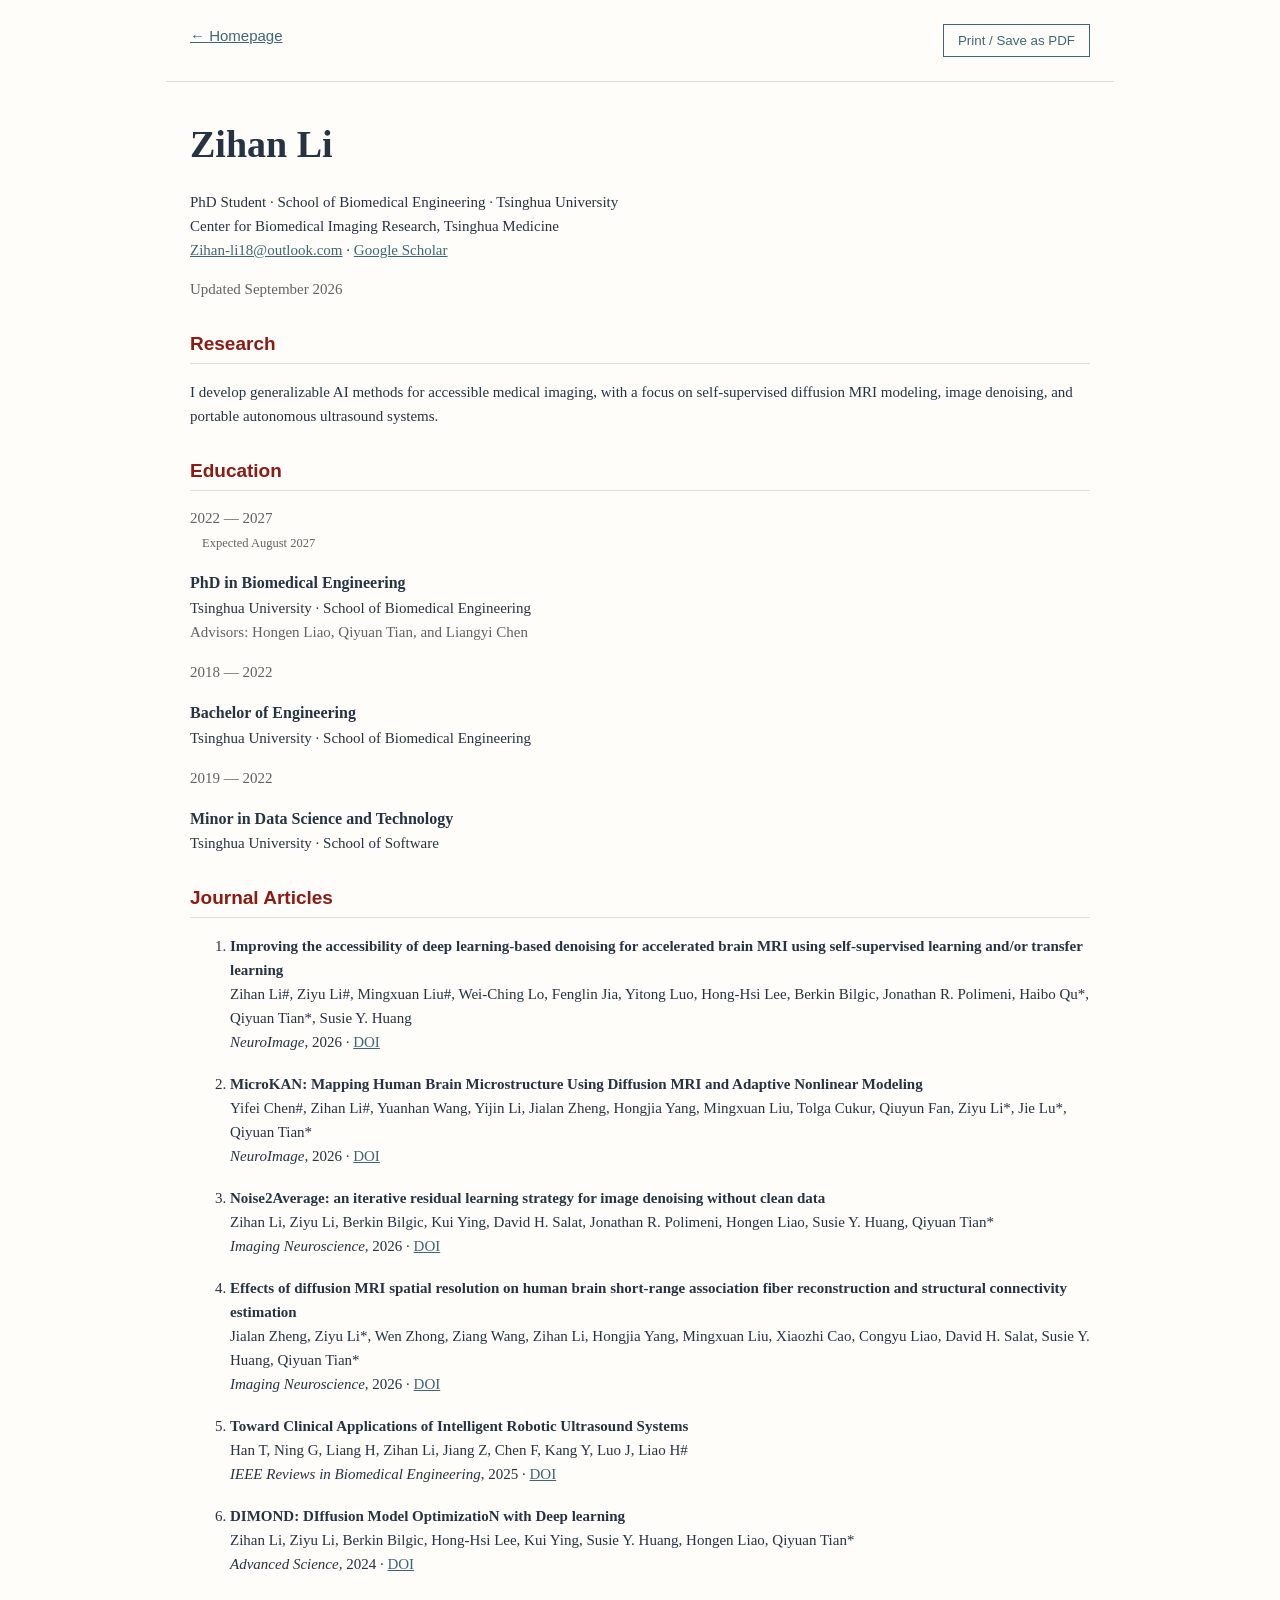
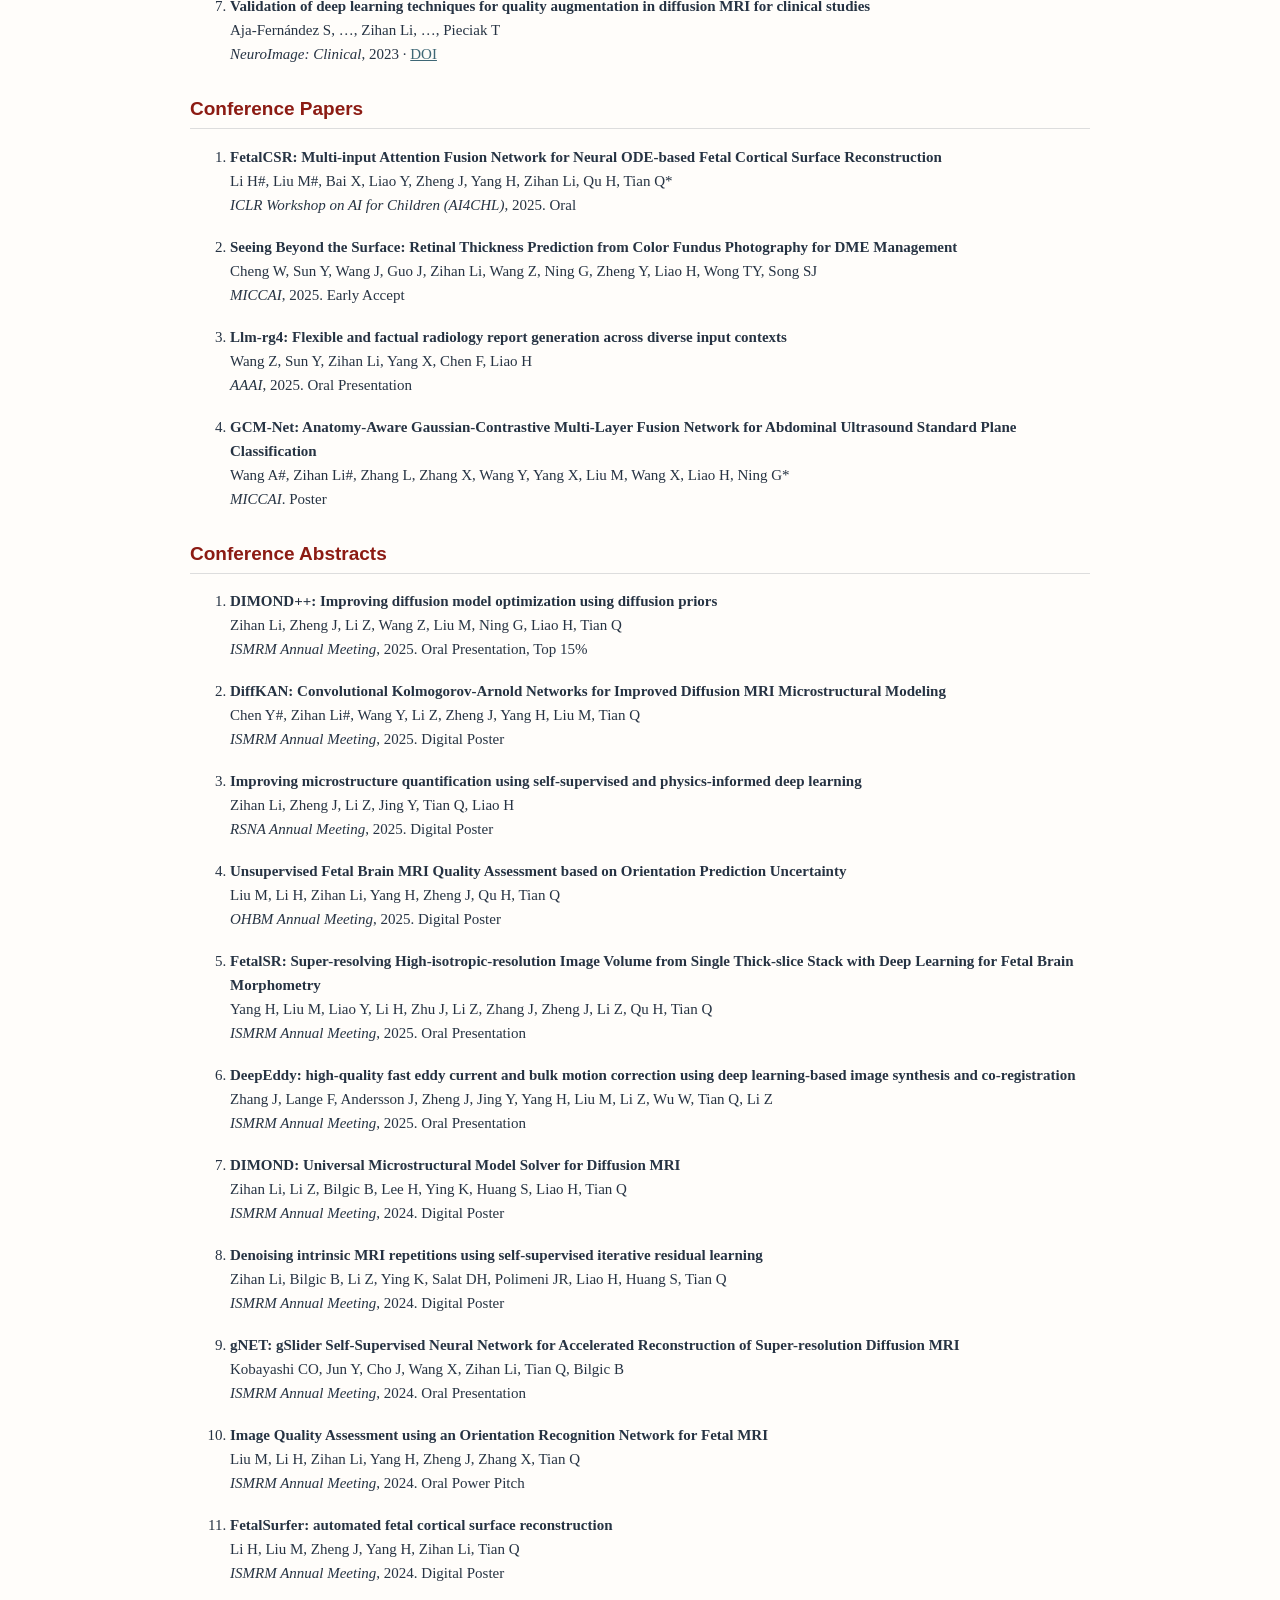
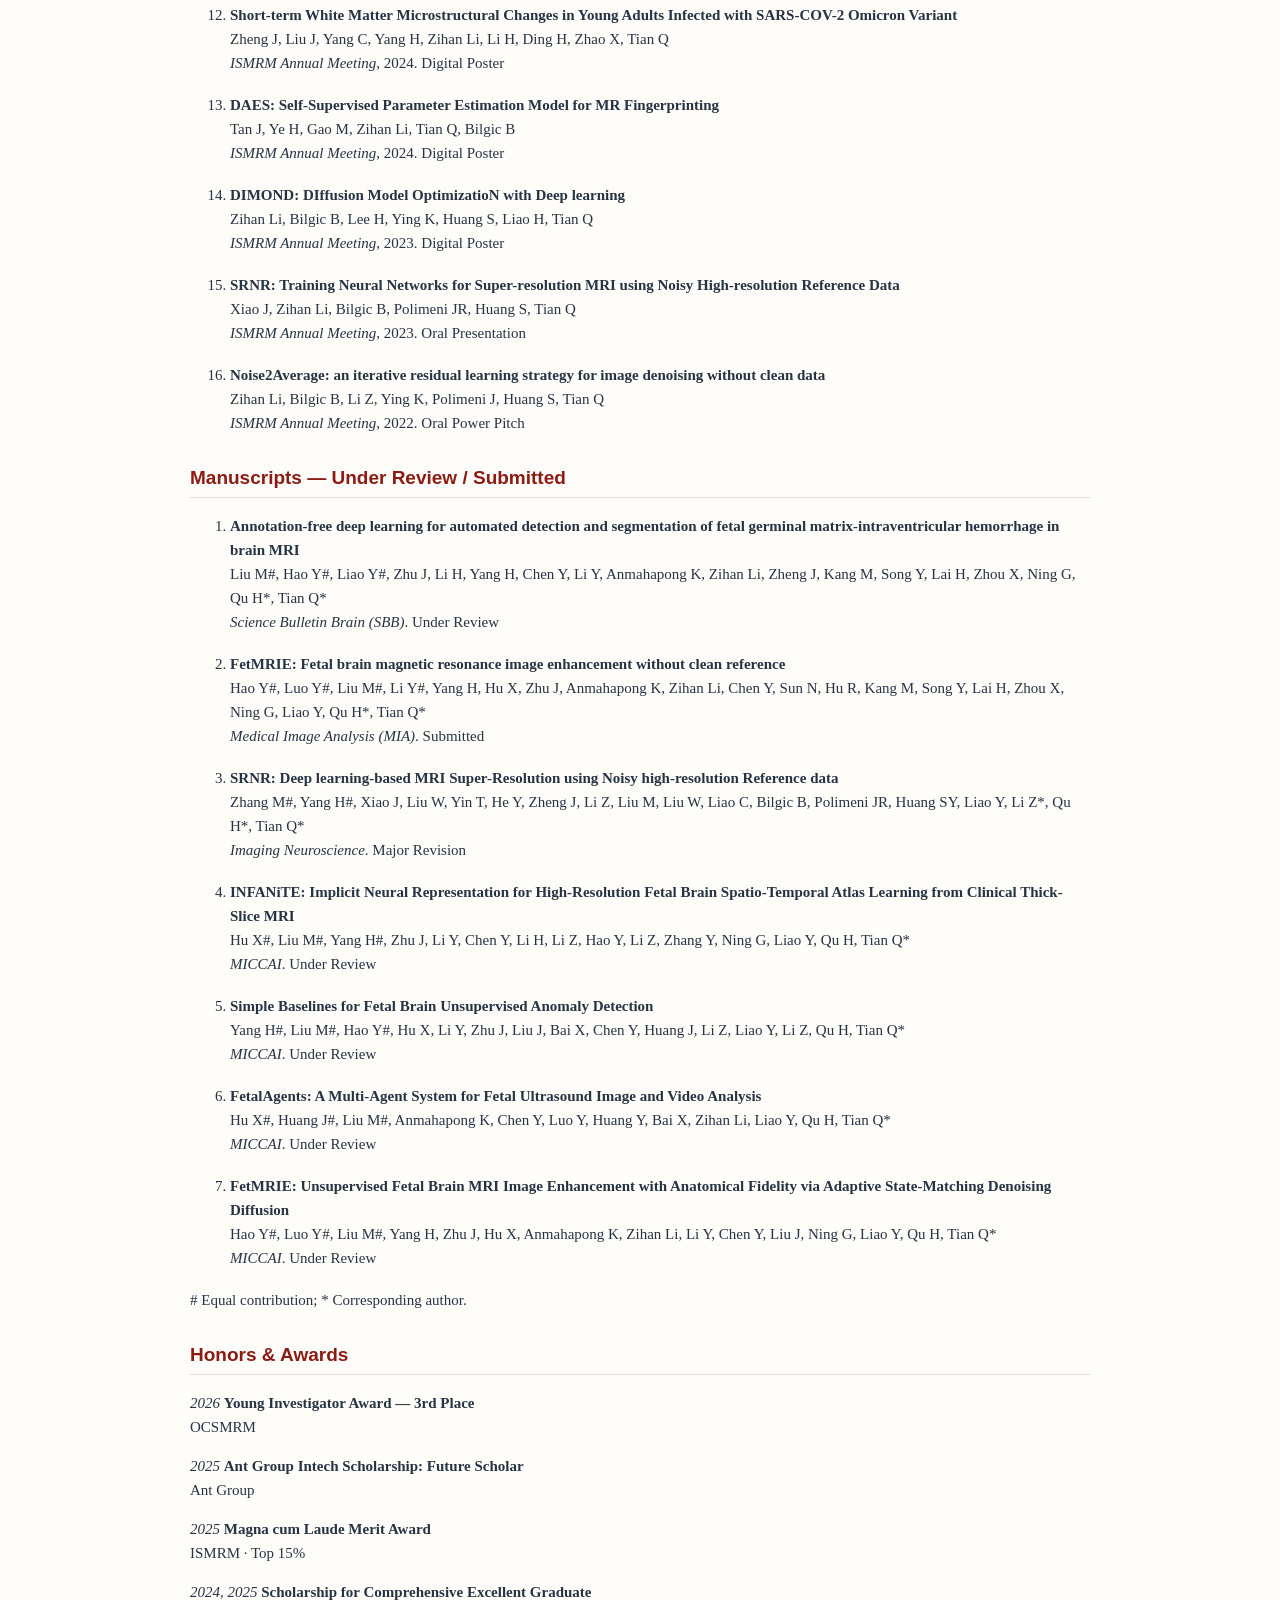
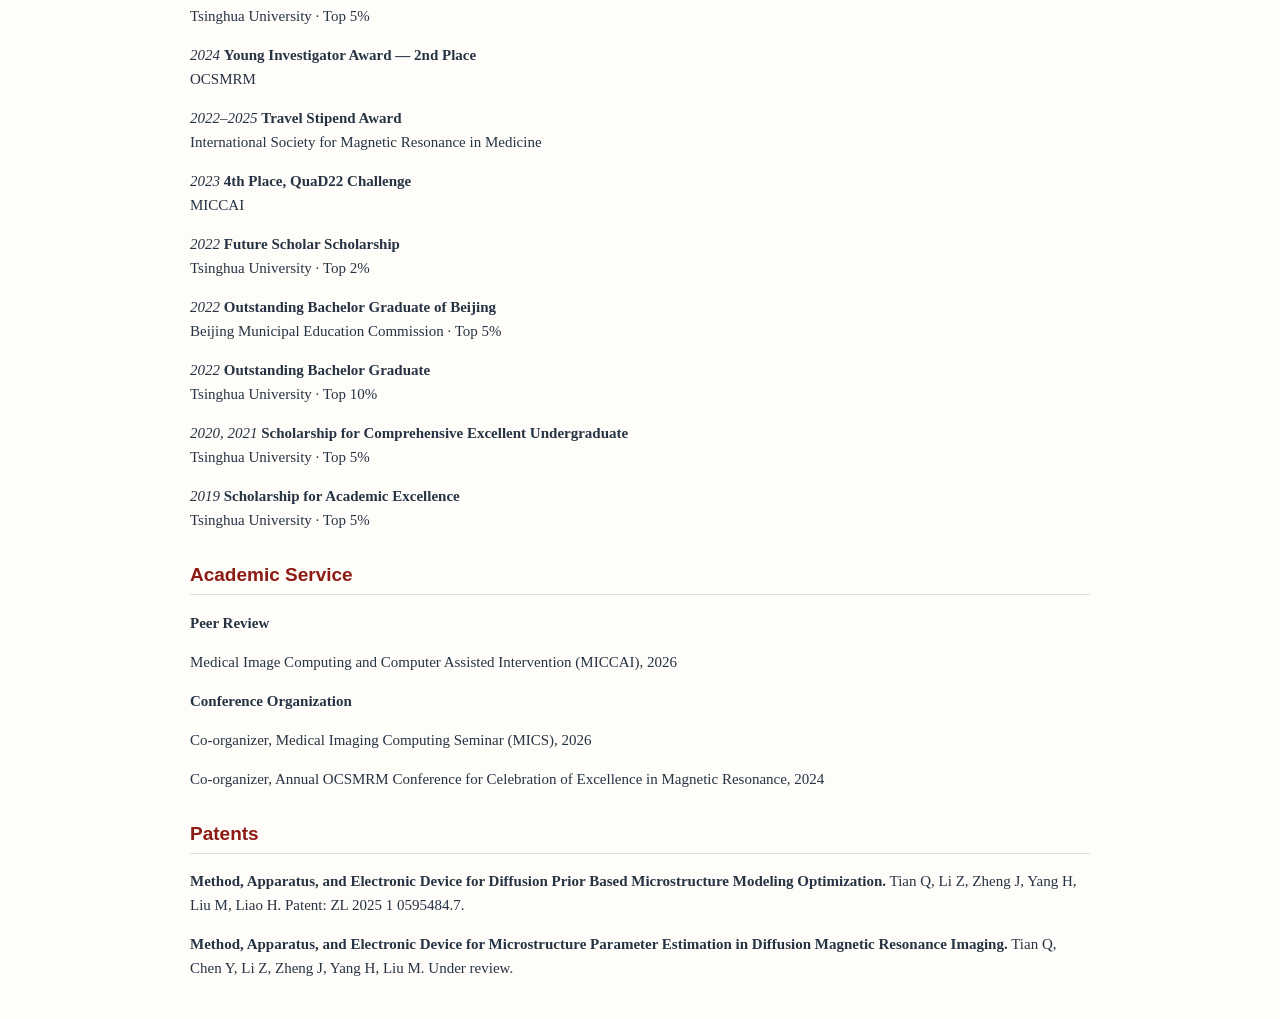
==== cv.html @ ebcf7686 "Move homepage to repository root and configure local maintenance" ====
<!doctype html><html lang="en"><head><meta charset="utf-8"><meta name="viewport" content="width=device-width,initial-scale=1"><title>Zihan Li — Curriculum Vitae</title><link rel="icon" href="static/assets/favicon.svg"><link rel="stylesheet" href="static/css/cv.css"></head><body><nav><a href="index.html">← Homepage</a><button onclick="window.print()">Print / Save as PDF</button></nav><main><h1>Zihan Li</h1><p>PhD Student · School of Biomedical Engineering · Tsinghua University<br>Center for Biomedical Imaging Research, Tsinghua Medicine<br><a href="mailto:Zihan-li18@outlook.com">Zihan-li18@outlook.com</a> · <a href="https://scholar.google.com/citations?user=HUPJftsAAAAJ">Google Scholar</a></p><p class="updated">Updated September 2026</p><h2>Research</h2><p>I develop generalizable AI methods for accessible medical imaging, with a focus on self-supervised diffusion MRI modeling, image denoising, and portable autonomous ultrasound systems.</p><h2>Education</h2><div class="education-row"><span class="education-date">2022 — 2027<br><small>Expected August 2027</small></span><div><h3>PhD in Biomedical Engineering</h3><p>Tsinghua University · School of Biomedical Engineering</p><p class="muted">Advisors: Hongen Liao, Qiyuan Tian, and Liangyi Chen</p></div></div>
<div class="education-row"><span class="education-date">2018 — 2022</span><div><h3>Bachelor of Engineering</h3><p>Tsinghua University · School of Biomedical Engineering</p></div></div>
<div class="education-row"><span class="education-date">2019 — 2022</span><div><h3>Minor in Data Science and Technology</h3><p>Tsinghua University · School of Software</p></div></div>
<h2>Journal Articles</h2><ol><li><strong>Improving the accessibility of deep learning-based denoising for accelerated brain MRI using self-supervised learning and/or transfer learning</strong><br>Zihan Li#, Ziyu Li#, Mingxuan Liu#, Wei-Ching Lo, Fenglin Jia, Yitong Luo, Hong-Hsi Lee, Berkin Bilgic, Jonathan R. Polimeni, Haibo Qu*, Qiyuan Tian*, Susie Y. Huang<br><em>NeuroImage</em>, 2026 · <a href="https://doi.org/10.1016/j.neuroimage.2026.122210">DOI</a></li><li><strong>MicroKAN: Mapping Human Brain Microstructure Using Diffusion MRI and Adaptive Nonlinear Modeling</strong><br>Yifei Chen#, Zihan Li#, Yuanhan Wang, Yijin Li, Jialan Zheng, Hongjia Yang, Mingxuan Liu, Tolga Cukur, Qiuyun Fan, Ziyu Li*, Jie Lu*, Qiyuan Tian*<br><em>NeuroImage</em>, 2026 · <a href="https://doi.org/10.1016/j.neuroimage.2026.122032">DOI</a></li><li><strong>Noise2Average: an iterative residual learning strategy for image denoising without clean data</strong><br>Zihan Li, Ziyu Li, Berkin Bilgic, Kui Ying, David H. Salat, Jonathan R. Polimeni, Hongen Liao, Susie Y. Huang, Qiyuan Tian*<br><em>Imaging Neuroscience</em>, 2026 · <a href="https://doi.org/10.1162/IMAG.a.1163">DOI</a></li><li><strong>Effects of diffusion MRI spatial resolution on human brain short-range association fiber reconstruction and structural connectivity estimation</strong><br>Jialan Zheng, Ziyu Li*, Wen Zhong, Ziang Wang, Zihan Li, Hongjia Yang, Mingxuan Liu, Xiaozhi Cao, Congyu Liao, David H. Salat, Susie Y. Huang, Qiyuan Tian*<br><em>Imaging Neuroscience</em>, 2026 · <a href="https://doi.org/10.1162/IMAG.a.1089">DOI</a></li><li><strong>Toward Clinical Applications of Intelligent Robotic Ultrasound Systems</strong><br>Han T, Ning G, Liang H, Zihan Li, Jiang Z, Chen F, Kang Y, Luo J, Liao H#<br><em>IEEE Reviews in Biomedical Engineering</em>, 2025 · <a href="https://doi.org/10.1109/RBME.2025.3610605">DOI</a></li><li><strong>DIMOND: DIffusion Model OptimizatioN with Deep learning</strong><br>Zihan Li, Ziyu Li, Berkin Bilgic, Hong-Hsi Lee, Kui Ying, Susie Y. Huang, Hongen Liao, Qiyuan Tian*<br><em>Advanced Science</em>, 2024 · <a href="https://doi.org/10.1002/advs.202307965">DOI</a></li><li><strong>Validation of deep learning techniques for quality augmentation in diffusion MRI for clinical studies</strong><br>Aja-Fernández S, …, Zihan Li, …, Pieciak T<br><em>NeuroImage: Clinical</em>, 2023 · <a href="https://doi.org/10.1016/j.nicl.2023.103483">DOI</a></li></ol><h2>Conference Papers</h2><ol><li><strong>FetalCSR: Multi-input Attention Fusion Network for Neural ODE-based Fetal Cortical Surface Reconstruction</strong><br>Li H#, Liu M#, Bai X, Liao Y, Zheng J, Yang H, Zihan Li, Qu H, Tian Q*<br><em>ICLR Workshop on AI for Children (AI4CHL)</em>, 2025. Oral</li><li><strong>Seeing Beyond the Surface: Retinal Thickness Prediction from Color Fundus Photography for DME Management</strong><br>Cheng W, Sun Y, Wang J, Guo J, Zihan Li, Wang Z, Ning G, Zheng Y, Liao H, Wong TY, Song SJ<br><em>MICCAI</em>, 2025. Early Accept</li><li><strong>Llm-rg4: Flexible and factual radiology report generation across diverse input contexts</strong><br>Wang Z, Sun Y, Zihan Li, Yang X, Chen F, Liao H<br><em>AAAI</em>, 2025. Oral Presentation</li><li><strong>GCM-Net: Anatomy-Aware Gaussian-Contrastive Multi-Layer Fusion Network for Abdominal Ultrasound Standard Plane Classification</strong><br>Wang A#, Zihan Li#, Zhang L, Zhang X, Wang Y, Yang X, Liu M, Wang X, Liao H, Ning G*<br><em>MICCAI</em>. Poster</li></ol><h2>Conference Abstracts</h2><ol><li><strong>DIMOND++: Improving diffusion model optimization using diffusion priors</strong><br>Zihan Li, Zheng J, Li Z, Wang Z, Liu M, Ning G, Liao H, Tian Q<br><em>ISMRM Annual Meeting</em>, 2025. Oral Presentation, Top 15%</li><li><strong>DiffKAN: Convolutional Kolmogorov-Arnold Networks for Improved Diffusion MRI Microstructural Modeling</strong><br>Chen Y#, Zihan Li#, Wang Y, Li Z, Zheng J, Yang H, Liu M, Tian Q<br><em>ISMRM Annual Meeting</em>, 2025. Digital Poster</li><li><strong>Improving microstructure quantification using self-supervised and physics-informed deep learning</strong><br>Zihan Li, Zheng J, Li Z, Jing Y, Tian Q, Liao H<br><em>RSNA Annual Meeting</em>, 2025. Digital Poster</li><li><strong>Unsupervised Fetal Brain MRI Quality Assessment based on Orientation Prediction Uncertainty</strong><br>Liu M, Li H, Zihan Li, Yang H, Zheng J, Qu H, Tian Q<br><em>OHBM Annual Meeting</em>, 2025. Digital Poster</li><li><strong>FetalSR: Super-resolving High-isotropic-resolution Image Volume from Single Thick-slice Stack with Deep Learning for Fetal Brain Morphometry</strong><br>Yang H, Liu M, Liao Y, Li H, Zhu J, Li Z, Zhang J, Zheng J, Li Z, Qu H, Tian Q<br><em>ISMRM Annual Meeting</em>, 2025. Oral Presentation</li><li><strong>DeepEddy: high-quality fast eddy current and bulk motion correction using deep learning-based image synthesis and co-registration</strong><br>Zhang J, Lange F, Andersson J, Zheng J, Jing Y, Yang H, Liu M, Li Z, Wu W, Tian Q, Li Z<br><em>ISMRM Annual Meeting</em>, 2025. Oral Presentation</li><li><strong>DIMOND: Universal Microstructural Model Solver for Diffusion MRI</strong><br>Zihan Li, Li Z, Bilgic B, Lee H, Ying K, Huang S, Liao H, Tian Q<br><em>ISMRM Annual Meeting</em>, 2024. Digital Poster</li><li><strong>Denoising intrinsic MRI repetitions using self-supervised iterative residual learning</strong><br>Zihan Li, Bilgic B, Li Z, Ying K, Salat DH, Polimeni JR, Liao H, Huang S, Tian Q<br><em>ISMRM Annual Meeting</em>, 2024. Digital Poster</li><li><strong>gNET: gSlider Self-Supervised Neural Network for Accelerated Reconstruction of Super-resolution Diffusion MRI</strong><br>Kobayashi CO, Jun Y, Cho J, Wang X, Zihan Li, Tian Q, Bilgic B<br><em>ISMRM Annual Meeting</em>, 2024. Oral Presentation</li><li><strong>Image Quality Assessment using an Orientation Recognition Network for Fetal MRI</strong><br>Liu M, Li H, Zihan Li, Yang H, Zheng J, Zhang X, Tian Q<br><em>ISMRM Annual Meeting</em>, 2024. Oral Power Pitch</li><li><strong>FetalSurfer: automated fetal cortical surface reconstruction</strong><br>Li H, Liu M, Zheng J, Yang H, Zihan Li, Tian Q<br><em>ISMRM Annual Meeting</em>, 2024. Digital Poster</li><li><strong>Short-term White Matter Microstructural Changes in Young Adults Infected with SARS-COV-2 Omicron Variant</strong><br>Zheng J, Liu J, Yang C, Yang H, Zihan Li, Li H, Ding H, Zhao X, Tian Q<br><em>ISMRM Annual Meeting</em>, 2024. Digital Poster</li><li><strong>DAES: Self-Supervised Parameter Estimation Model for MR Fingerprinting</strong><br>Tan J, Ye H, Gao M, Zihan Li, Tian Q, Bilgic B<br><em>ISMRM Annual Meeting</em>, 2024. Digital Poster</li><li><strong>DIMOND: DIffusion Model OptimizatioN with Deep learning</strong><br>Zihan Li, Bilgic B, Lee H, Ying K, Huang S, Liao H, Tian Q<br><em>ISMRM Annual Meeting</em>, 2023. Digital Poster</li><li><strong>SRNR: Training Neural Networks for Super-resolution MRI using Noisy High-resolution Reference Data</strong><br>Xiao J, Zihan Li, Bilgic B, Polimeni JR, Huang S, Tian Q<br><em>ISMRM Annual Meeting</em>, 2023. Oral Presentation</li><li><strong>Noise2Average: an iterative residual learning strategy for image denoising without clean data</strong><br>Zihan Li, Bilgic B, Li Z, Ying K, Polimeni J, Huang S, Tian Q<br><em>ISMRM Annual Meeting</em>, 2022. Oral Power Pitch</li></ol><h2>Manuscripts — Under Review / Submitted</h2><ol><li><strong>Annotation-free deep learning for automated detection and segmentation of fetal germinal matrix-intraventricular hemorrhage in brain MRI</strong><br>Liu M#, Hao Y#, Liao Y#, Zhu J, Li H, Yang H, Chen Y, Li Y, Anmahapong K, Zihan Li, Zheng J, Kang M, Song Y, Lai H, Zhou X, Ning G, Qu H*, Tian Q*<br><em>Science Bulletin Brain (SBB)</em>. Under Review</li><li><strong>FetMRIE: Fetal brain magnetic resonance image enhancement without clean reference</strong><br>Hao Y#, Luo Y#, Liu M#, Li Y#, Yang H, Hu X, Zhu J, Anmahapong K, Zihan Li, Chen Y, Sun N, Hu R, Kang M, Song Y, Lai H, Zhou X, Ning G, Liao Y, Qu H*, Tian Q*<br><em>Medical Image Analysis (MIA)</em>. Submitted</li><li><strong>SRNR: Deep learning-based MRI Super-Resolution using Noisy high-resolution Reference data</strong><br>Zhang M#, Yang H#, Xiao J, Liu W, Yin T, He Y, Zheng J, Li Z, Liu M, Liu W, Liao C, Bilgic B, Polimeni JR, Huang SY, Liao Y, Li Z*, Qu H*, Tian Q*<br><em>Imaging Neuroscience</em>. Major Revision</li><li><strong>INFANiTE: Implicit Neural Representation for High-Resolution Fetal Brain Spatio-Temporal Atlas Learning from Clinical Thick-Slice MRI</strong><br>Hu X#, Liu M#, Yang H#, Zhu J, Li Y, Chen Y, Li H, Li Z, Hao Y, Li Z, Zhang Y, Ning G, Liao Y, Qu H, Tian Q*<br><em>MICCAI</em>. Under Review</li><li><strong>Simple Baselines for Fetal Brain Unsupervised Anomaly Detection</strong><br>Yang H#, Liu M#, Hao Y#, Hu X, Li Y, Zhu J, Liu J, Bai X, Chen Y, Huang J, Li Z, Liao Y, Li Z, Qu H, Tian Q*<br><em>MICCAI</em>. Under Review</li><li><strong>FetalAgents: A Multi-Agent System for Fetal Ultrasound Image and Video Analysis</strong><br>Hu X#, Huang J#, Liu M#, Anmahapong K, Chen Y, Luo Y, Huang Y, Bai X, Zihan Li, Liao Y, Qu H, Tian Q*<br><em>MICCAI</em>. Under Review</li><li><strong>FetMRIE: Unsupervised Fetal Brain MRI Image Enhancement with Anatomical Fidelity via Adaptive State-Matching Denoising Diffusion</strong><br>Hao Y#, Luo Y#, Liu M#, Yang H, Zhu J, Hu X, Anmahapong K, Zihan Li, Li Y, Chen Y, Liu J, Ning G, Liao Y, Qu H, Tian Q*<br><em>MICCAI</em>. Under Review</li></ol><p># Equal contribution; * Corresponding author.</p><h2>Honors & Awards</h2><p><em>2026</em> <strong>Young Investigator Award — 3rd Place</strong><br />OCSMRM</p><p><em>2025</em> <strong>Ant Group Intech Scholarship: Future Scholar</strong><br />Ant Group</p><p><em>2025</em> <strong>Magna cum Laude Merit Award</strong><br />ISMRM · Top 15%</p><p><em>2024, 2025</em> <strong>Scholarship for Comprehensive Excellent Graduate</strong><br />Tsinghua University · Top 5%</p><p><em>2024</em> <strong>Young Investigator Award — 2nd Place</strong><br />OCSMRM</p><p><em>2022–2025</em> <strong>Travel Stipend Award</strong><br />International Society for Magnetic Resonance in Medicine</p><p><em>2023</em> <strong>4th Place, QuaD22 Challenge</strong><br />MICCAI</p><p><em>2022</em> <strong>Future Scholar Scholarship</strong><br />Tsinghua University · Top 2%</p><p><em>2022</em> <strong>Outstanding Bachelor Graduate of Beijing</strong><br />Beijing Municipal Education Commission · Top 5%</p><p><em>2022</em> <strong>Outstanding Bachelor Graduate</strong><br />Tsinghua University · Top 10%</p><p><em>2020, 2021</em> <strong>Scholarship for Comprehensive Excellent Undergraduate</strong><br />Tsinghua University · Top 5%</p><p><em>2019</em> <strong>Scholarship for Academic Excellence</strong><br />Tsinghua University · Top 5%</p><h2>Academic Service</h2><p><strong>Peer Review</strong></p><p>Medical Image Computing and Computer Assisted Intervention (MICCAI), 2026</p><p><strong>Conference Organization</strong></p><p>Co-organizer, Medical Imaging Computing Seminar (MICS), 2026</p><p>Co-organizer, Annual OCSMRM Conference for Celebration of Excellence in Magnetic Resonance, 2024</p><h2>Patents</h2><p><strong>Method, Apparatus, and Electronic Device for Diffusion Prior Based Microstructure Modeling Optimization.</strong> Tian Q, Li Z, Zheng J, Yang H, Liu M, Liao H. Patent: ZL 2025 1 0595484.7.</p><p><strong>Method, Apparatus, and Electronic Device for Microstructure Parameter Estimation in Diffusion Magnetic Resonance Imaging.</strong> Tian Q, Chen Y, Li Z, Zheng J, Yang H, Liu M. Under review.</p></main></body></html>
---- static/css/cv.css ----
body{font:15px/1.6 Georgia,serif;color:#263343;margin:0;background:#fffdfa}main,nav{max-width:900px;margin:auto;padding:24px}nav{display:flex;justify-content:space-between;border-bottom:1px solid #ddd;font-family:Arial,sans-serif}a{color:#3e6775}button{padding:8px 14px;background:transparent;border:1px solid #3e6775;color:#3e6775;cursor:pointer}h1{font-size:38px;margin:8px 0}h2{font:700 19px Arial,sans-serif;color:#8c1b13;border-bottom:1px solid #ddd;padding-bottom:8px;margin-top:32px}h3{font-size:16px;margin-bottom:0}li{margin-bottom:18px}li strong{font-weight:600}.updated,.muted,.education-date{color:#626262}.education-row{margin-bottom:16px}.education-row p{margin:0}.education-date small{margin-left:12px}@media print{body{font-size:11px;background:#fff}nav{display:none}main{padding:0}h1{font-size:28px}h2{font-size:15px;break-after:avoid}li,.education-row{break-inside:avoid}a{text-decoration:none;color:inherit}@page{size:A4;margin:16mm}}@media(max-width:600px){main,nav{padding:16px}ol{padding-left:20px}}
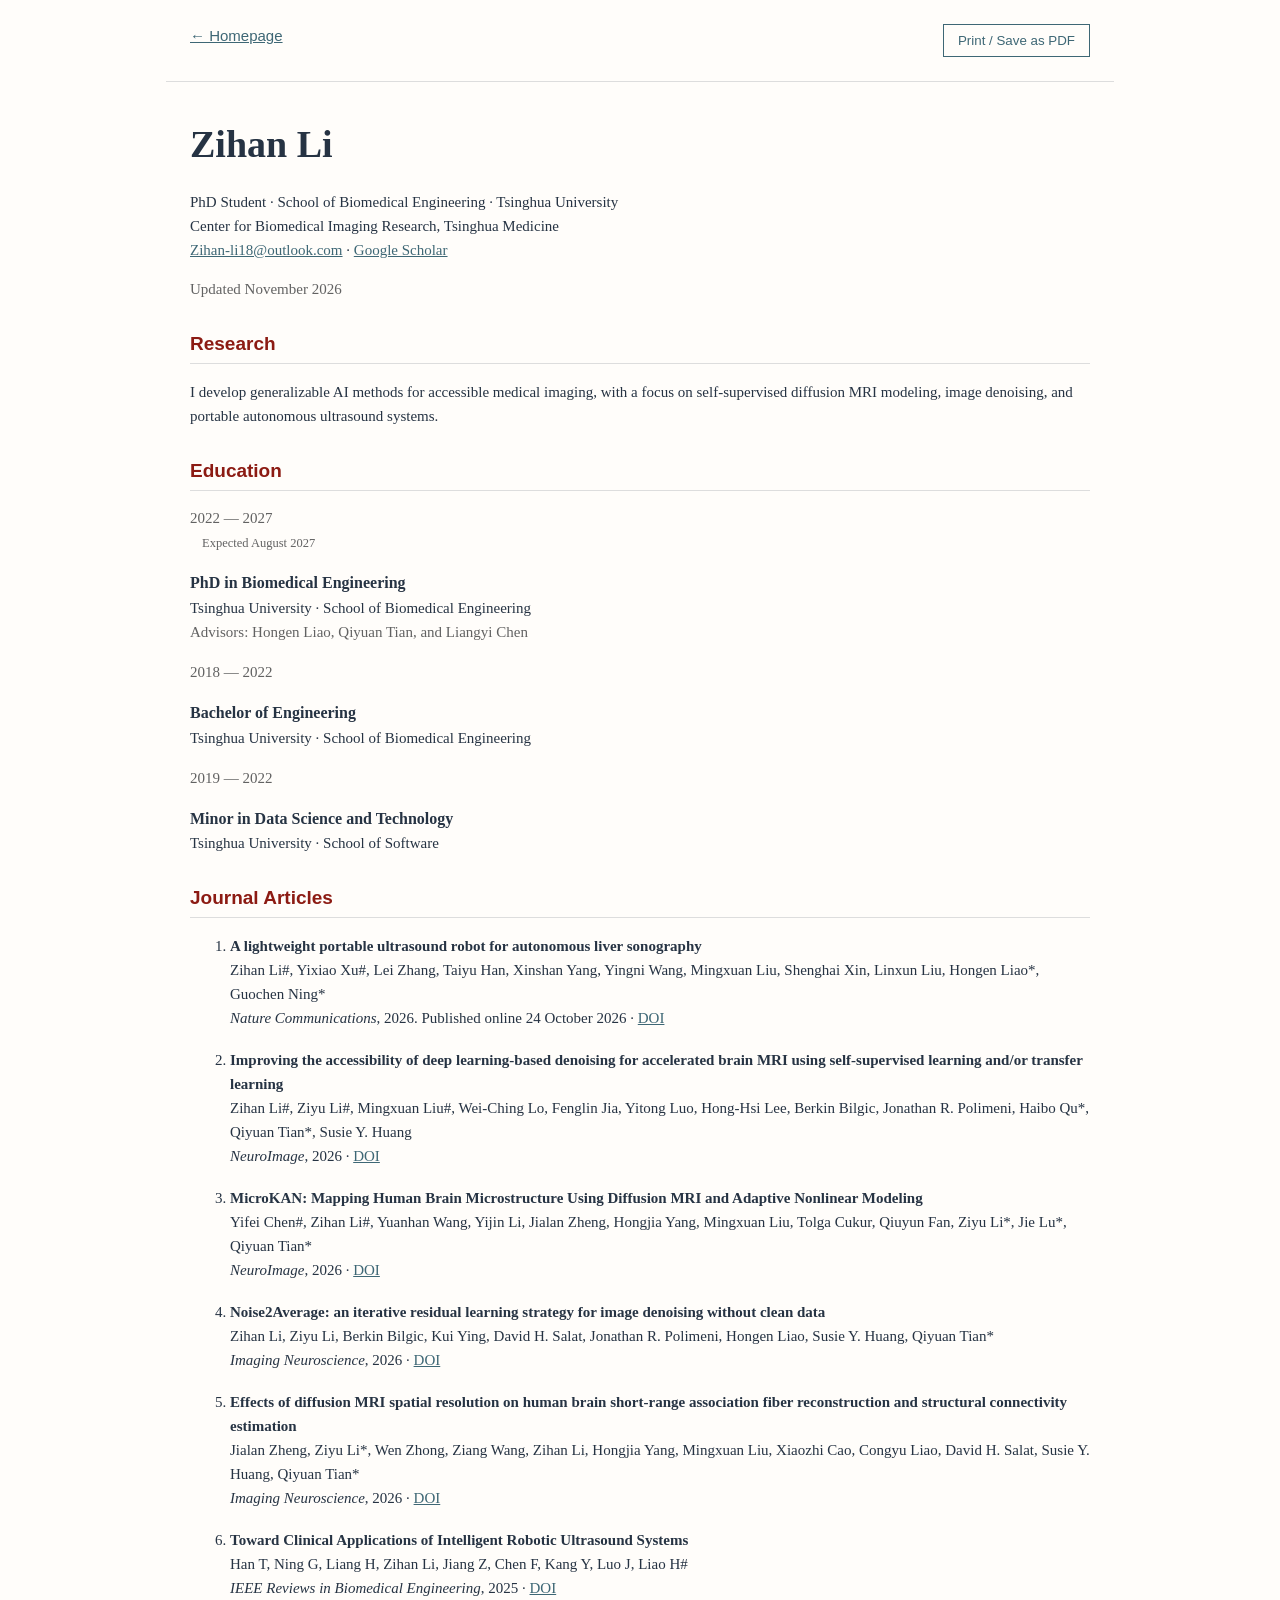
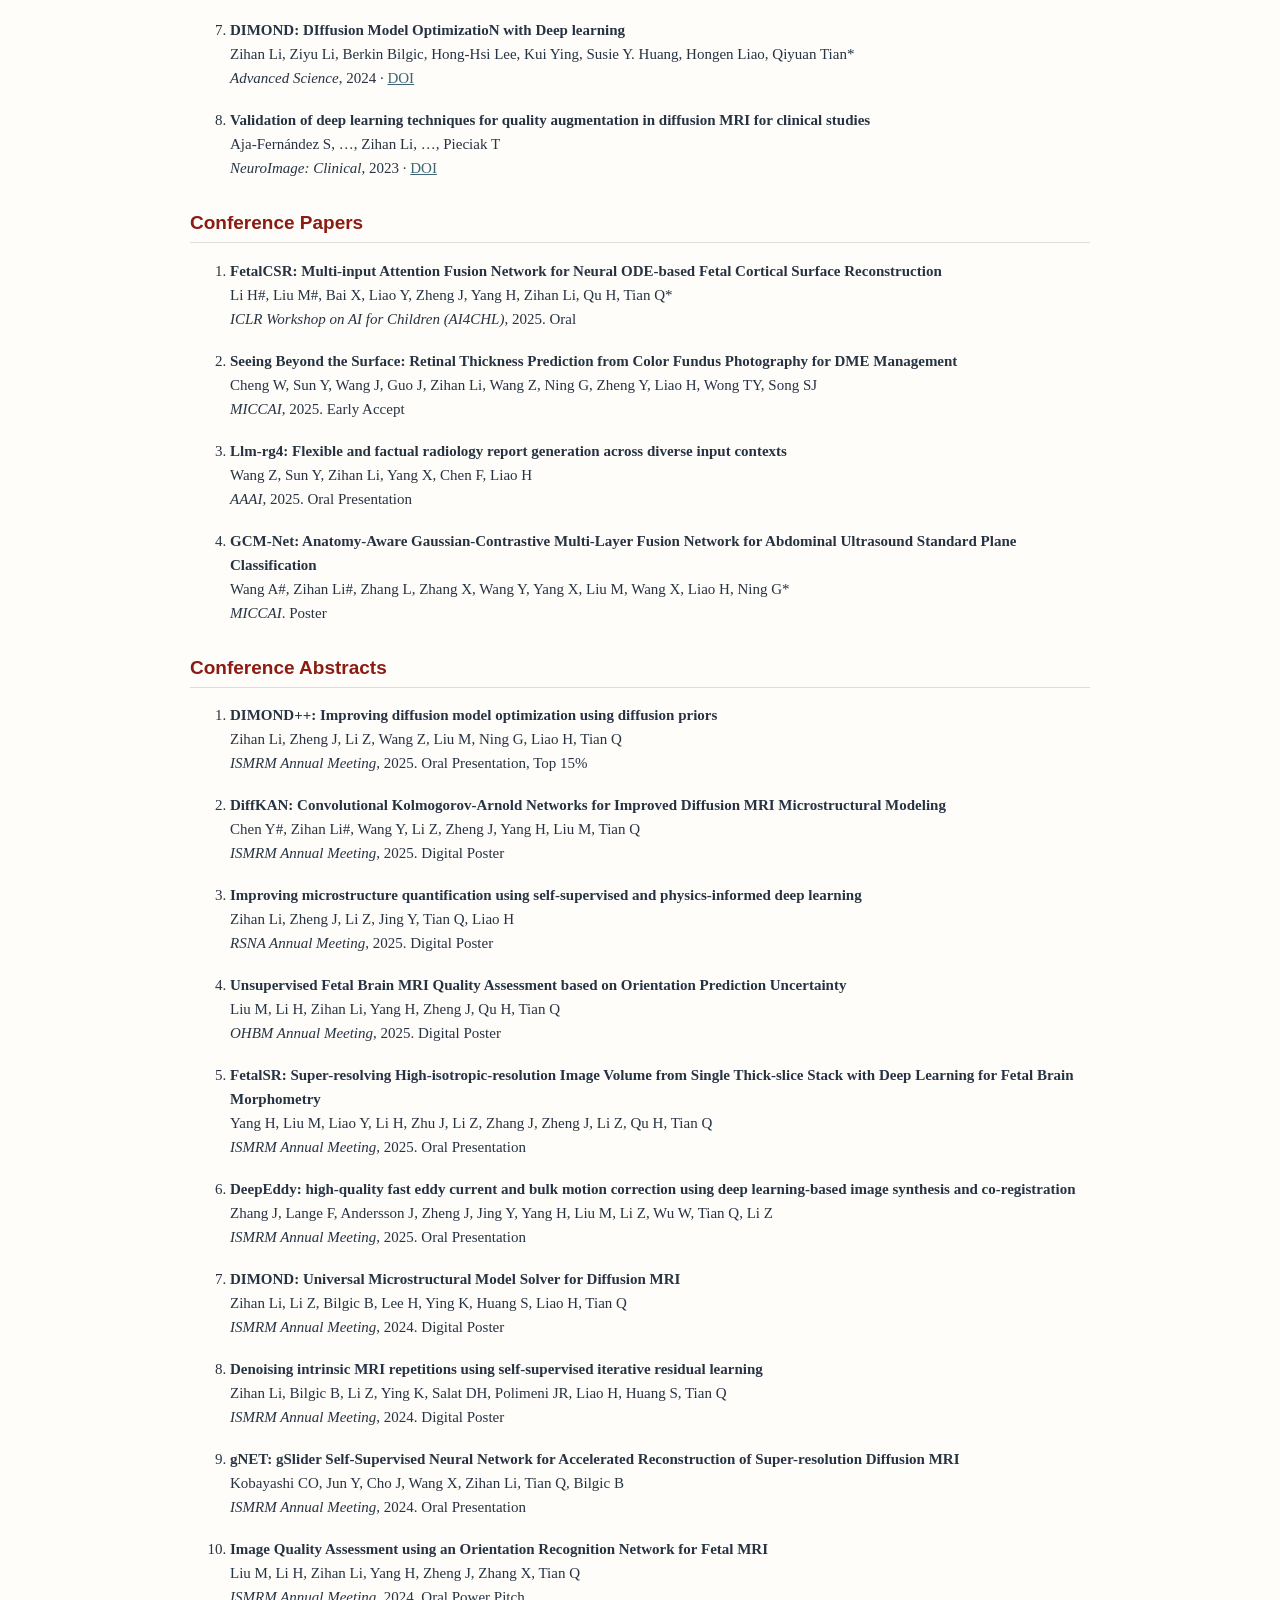
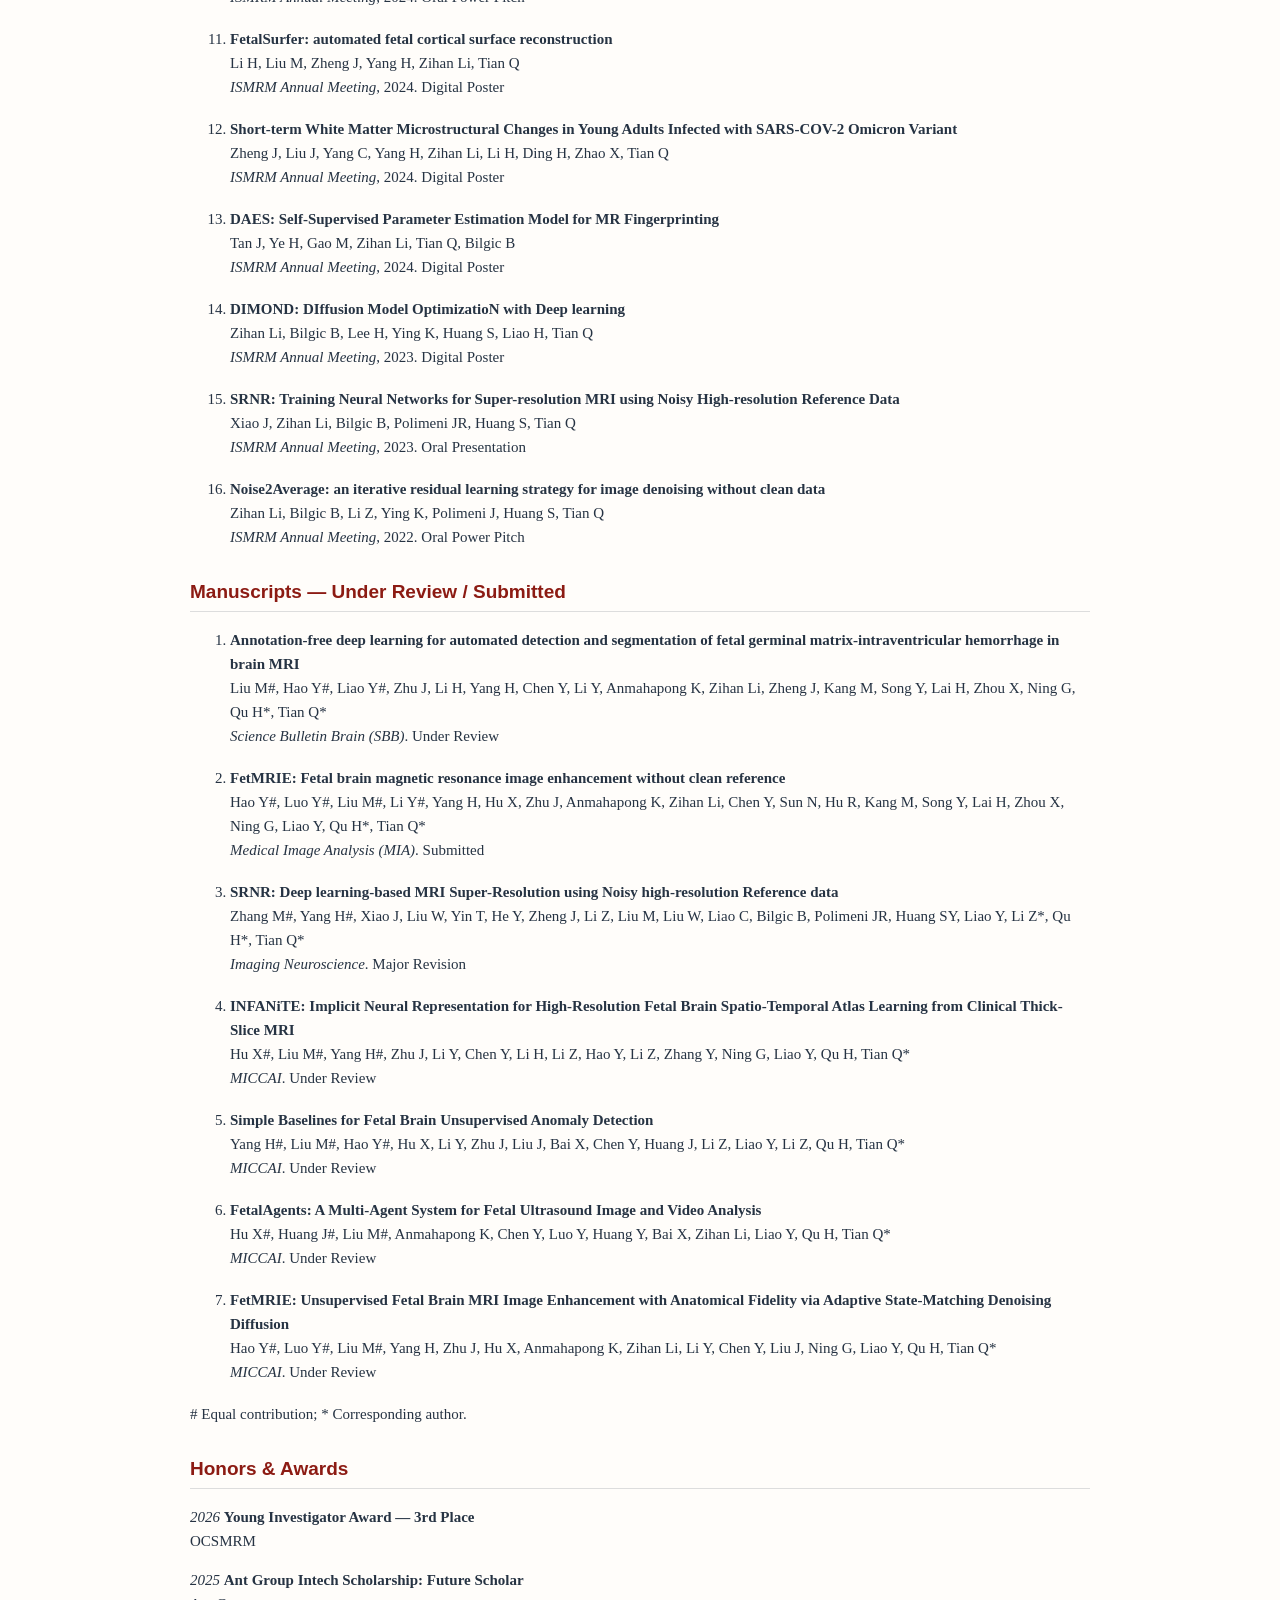
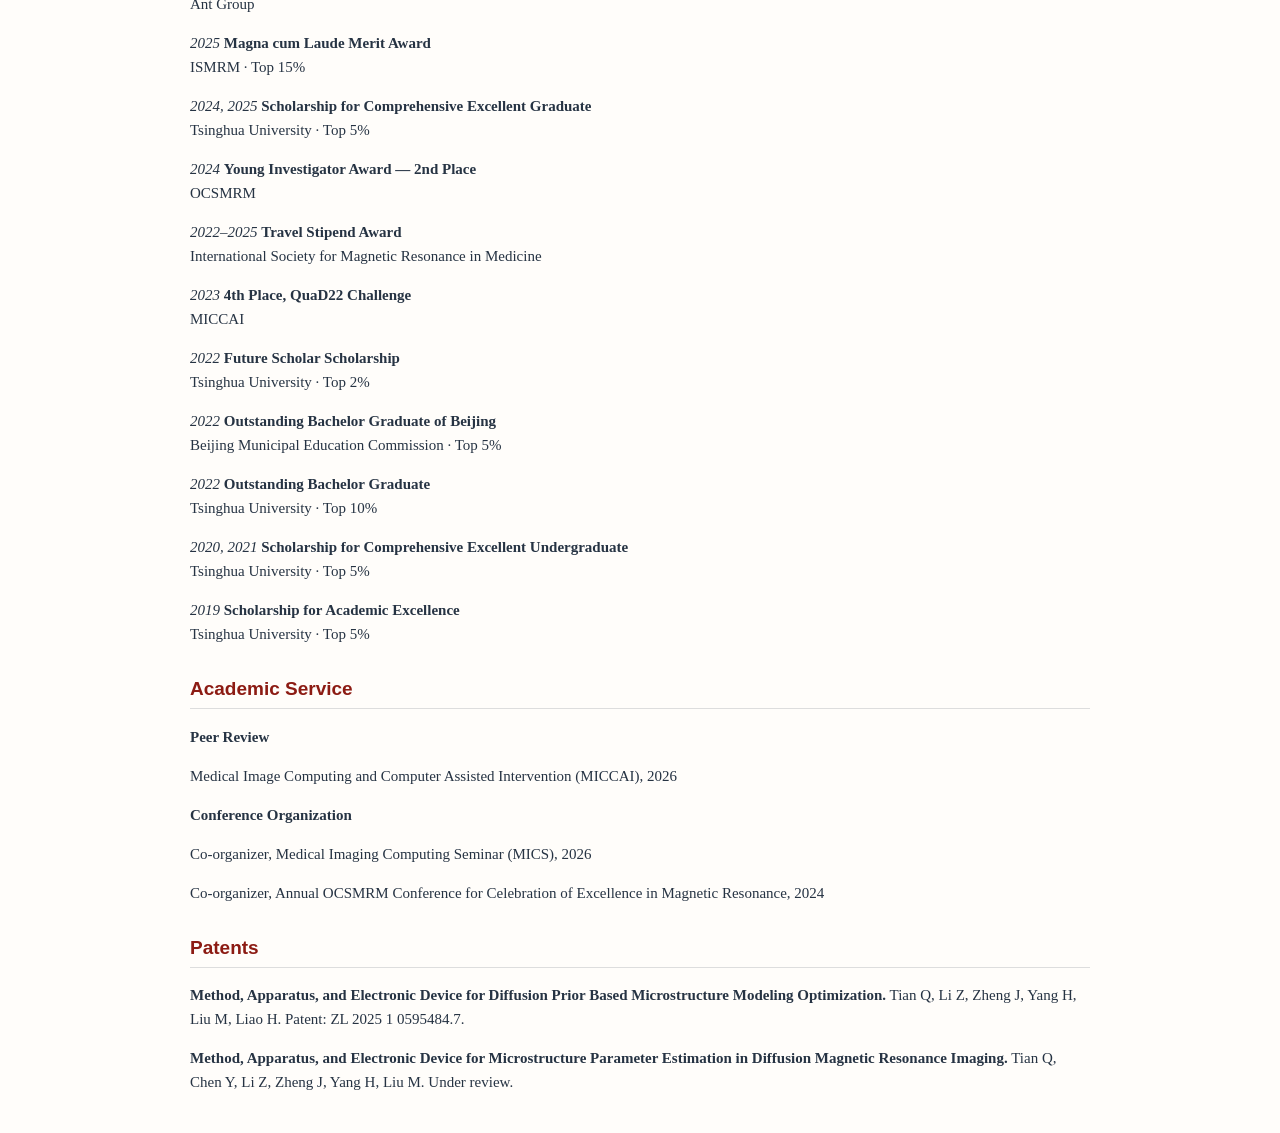
==== commit c59d5aa4: "Publish Nature Communications liver ultrasound robot paper" ====
--- a/cv.html
+++ b/cv.html
@@ -1,4 +1,4 @@
-<!doctype html><html lang="en"><head><meta charset="utf-8"><meta name="viewport" content="width=device-width,initial-scale=1"><title>Zihan Li — Curriculum Vitae</title><link rel="icon" href="static/assets/favicon.svg"><link rel="stylesheet" href="static/css/cv.css"></head><body><nav><a href="index.html">← Homepage</a><button onclick="window.print()">Print / Save as PDF</button></nav><main><h1>Zihan Li</h1><p>PhD Student · School of Biomedical Engineering · Tsinghua University<br>Center for Biomedical Imaging Research, Tsinghua Medicine<br><a href="mailto:Zihan-li18@outlook.com">Zihan-li18@outlook.com</a> · <a href="https://scholar.google.com/citations?user=HUPJftsAAAAJ">Google Scholar</a></p><p class="updated">Updated September 2026</p><h2>Research</h2><p>I develop generalizable AI methods for accessible medical imaging, with a focus on self-supervised diffusion MRI modeling, image denoising, and portable autonomous ultrasound systems.</p><h2>Education</h2><div class="education-row"><span class="education-date">2022 — 2027<br><small>Expected August 2027</small></span><div><h3>PhD in Biomedical Engineering</h3><p>Tsinghua University · School of Biomedical Engineering</p><p class="muted">Advisors: Hongen Liao, Qiyuan Tian, and Liangyi Chen</p></div></div>
+<!doctype html><html lang="en"><head><meta charset="utf-8"><meta name="viewport" content="width=device-width,initial-scale=1"><title>Zihan Li — Curriculum Vitae</title><link rel="icon" href="static/assets/favicon.svg"><link rel="stylesheet" href="static/css/cv.css"></head><body><nav><a href="index.html">← Homepage</a><button onclick="window.print()">Print / Save as PDF</button></nav><main><h1>Zihan Li</h1><p>PhD Student · School of Biomedical Engineering · Tsinghua University<br>Center for Biomedical Imaging Research, Tsinghua Medicine<br><a href="mailto:Zihan-li18@outlook.com">Zihan-li18@outlook.com</a> · <a href="https://scholar.google.com/citations?user=HUPJftsAAAAJ">Google Scholar</a></p><p class="updated">Updated November 2026</p><h2>Research</h2><p>I develop generalizable AI methods for accessible medical imaging, with a focus on self-supervised diffusion MRI modeling, image denoising, and portable autonomous ultrasound systems.</p><h2>Education</h2><div class="education-row"><span class="education-date">2022 — 2027<br><small>Expected August 2027</small></span><div><h3>PhD in Biomedical Engineering</h3><p>Tsinghua University · School of Biomedical Engineering</p><p class="muted">Advisors: Hongen Liao, Qiyuan Tian, and Liangyi Chen</p></div></div>
 <div class="education-row"><span class="education-date">2018 — 2022</span><div><h3>Bachelor of Engineering</h3><p>Tsinghua University · School of Biomedical Engineering</p></div></div>
 <div class="education-row"><span class="education-date">2019 — 2022</span><div><h3>Minor in Data Science and Technology</h3><p>Tsinghua University · School of Software</p></div></div>
-<h2>Journal Articles</h2><ol><li><strong>Improving the accessibility of deep learning-based denoising for accelerated brain MRI using self-supervised learning and/or transfer learning</strong><br>Zihan Li#, Ziyu Li#, Mingxuan Liu#, Wei-Ching Lo, Fenglin Jia, Yitong Luo, Hong-Hsi Lee, Berkin Bilgic, Jonathan R. Polimeni, Haibo Qu*, Qiyuan Tian*, Susie Y. Huang<br><em>NeuroImage</em>, 2026 · <a href="https://doi.org/10.1016/j.neuroimage.2026.122210">DOI</a></li><li><strong>MicroKAN: Mapping Human Brain Microstructure Using Diffusion MRI and Adaptive Nonlinear Modeling</strong><br>Yifei Chen#, Zihan Li#, Yuanhan Wang, Yijin Li, Jialan Zheng, Hongjia Yang, Mingxuan Liu, Tolga Cukur, Qiuyun Fan, Ziyu Li*, Jie Lu*, Qiyuan Tian*<br><em>NeuroImage</em>, 2026 · <a href="https://doi.org/10.1016/j.neuroimage.2026.122032">DOI</a></li><li><strong>Noise2Average: an iterative residual learning strategy for image denoising without clean data</strong><br>Zihan Li, Ziyu Li, Berkin Bilgic, Kui Ying, David H. Salat, Jonathan R. Polimeni, Hongen Liao, Susie Y. Huang, Qiyuan Tian*<br><em>Imaging Neuroscience</em>, 2026 · <a href="https://doi.org/10.1162/IMAG.a.1163">DOI</a></li><li><strong>Effects of diffusion MRI spatial resolution on human brain short-range association fiber reconstruction and structural connectivity estimation</strong><br>Jialan Zheng, Ziyu Li*, Wen Zhong, Ziang Wang, Zihan Li, Hongjia Yang, Mingxuan Liu, Xiaozhi Cao, Congyu Liao, David H. Salat, Susie Y. Huang, Qiyuan Tian*<br><em>Imaging Neuroscience</em>, 2026 · <a href="https://doi.org/10.1162/IMAG.a.1089">DOI</a></li><li><strong>Toward Clinical Applications of Intelligent Robotic Ultrasound Systems</strong><br>Han T, Ning G, Liang H, Zihan Li, Jiang Z, Chen F, Kang Y, Luo J, Liao H#<br><em>IEEE Reviews in Biomedical Engineering</em>, 2025 · <a href="https://doi.org/10.1109/RBME.2025.3610605">DOI</a></li><li><strong>DIMOND: DIffusion Model OptimizatioN with Deep learning</strong><br>Zihan Li, Ziyu Li, Berkin Bilgic, Hong-Hsi Lee, Kui Ying, Susie Y. Huang, Hongen Liao, Qiyuan Tian*<br><em>Advanced Science</em>, 2024 · <a href="https://doi.org/10.1002/advs.202307965">DOI</a></li><li><strong>Validation of deep learning techniques for quality augmentation in diffusion MRI for clinical studies</strong><br>Aja-Fernández S, …, Zihan Li, …, Pieciak T<br><em>NeuroImage: Clinical</em>, 2023 · <a href="https://doi.org/10.1016/j.nicl.2023.103483">DOI</a></li></ol><h2>Conference Papers</h2><ol><li><strong>FetalCSR: Multi-input Attention Fusion Network for Neural ODE-based Fetal Cortical Surface Reconstruction</strong><br>Li H#, Liu M#, Bai X, Liao Y, Zheng J, Yang H, Zihan Li, Qu H, Tian Q*<br><em>ICLR Workshop on AI for Children (AI4CHL)</em>, 2025. Oral</li><li><strong>Seeing Beyond the Surface: Retinal Thickness Prediction from Color Fundus Photography for DME Management</strong><br>Cheng W, Sun Y, Wang J, Guo J, Zihan Li, Wang Z, Ning G, Zheng Y, Liao H, Wong TY, Song SJ<br><em>MICCAI</em>, 2025. Early Accept</li><li><strong>Llm-rg4: Flexible and factual radiology report generation across diverse input contexts</strong><br>Wang Z, Sun Y, Zihan Li, Yang X, Chen F, Liao H<br><em>AAAI</em>, 2025. Oral Presentation</li><li><strong>GCM-Net: Anatomy-Aware Gaussian-Contrastive Multi-Layer Fusion Network for Abdominal Ultrasound Standard Plane Classification</strong><br>Wang A#, Zihan Li#, Zhang L, Zhang X, Wang Y, Yang X, Liu M, Wang X, Liao H, Ning G*<br><em>MICCAI</em>. Poster</li></ol><h2>Conference Abstracts</h2><ol><li><strong>DIMOND++: Improving diffusion model optimization using diffusion priors</strong><br>Zihan Li, Zheng J, Li Z, Wang Z, Liu M, Ning G, Liao H, Tian Q<br><em>ISMRM Annual Meeting</em>, 2025. Oral Presentation, Top 15%</li><li><strong>DiffKAN: Convolutional Kolmogorov-Arnold Networks for Improved Diffusion MRI Microstructural Modeling</strong><br>Chen Y#, Zihan Li#, Wang Y, Li Z, Zheng J, Yang H, Liu M, Tian Q<br><em>ISMRM Annual Meeting</em>, 2025. Digital Poster</li><li><strong>Improving microstructure quantification using self-supervised and physics-informed deep learning</strong><br>Zihan Li, Zheng J, Li Z, Jing Y, Tian Q, Liao H<br><em>RSNA Annual Meeting</em>, 2025. Digital Poster</li><li><strong>Unsupervised Fetal Brain MRI Quality Assessment based on Orientation Prediction Uncertainty</strong><br>Liu M, Li H, Zihan Li, Yang H, Zheng J, Qu H, Tian Q<br><em>OHBM Annual Meeting</em>, 2025. Digital Poster</li><li><strong>FetalSR: Super-resolving High-isotropic-resolution Image Volume from Single Thick-slice Stack with Deep Learning for Fetal Brain Morphometry</strong><br>Yang H, Liu M, Liao Y, Li H, Zhu J, Li Z, Zhang J, Zheng J, Li Z, Qu H, Tian Q<br><em>ISMRM Annual Meeting</em>, 2025. Oral Presentation</li><li><strong>DeepEddy: high-quality fast eddy current and bulk motion correction using deep learning-based image synthesis and co-registration</strong><br>Zhang J, Lange F, Andersson J, Zheng J, Jing Y, Yang H, Liu M, Li Z, Wu W, Tian Q, Li Z<br><em>ISMRM Annual Meeting</em>, 2025. Oral Presentation</li><li><strong>DIMOND: Universal Microstructural Model Solver for Diffusion MRI</strong><br>Zihan Li, Li Z, Bilgic B, Lee H, Ying K, Huang S, Liao H, Tian Q<br><em>ISMRM Annual Meeting</em>, 2024. Digital Poster</li><li><strong>Denoising intrinsic MRI repetitions using self-supervised iterative residual learning</strong><br>Zihan Li, Bilgic B, Li Z, Ying K, Salat DH, Polimeni JR, Liao H, Huang S, Tian Q<br><em>ISMRM Annual Meeting</em>, 2024. Digital Poster</li><li><strong>gNET: gSlider Self-Supervised Neural Network for Accelerated Reconstruction of Super-resolution Diffusion MRI</strong><br>Kobayashi CO, Jun Y, Cho J, Wang X, Zihan Li, Tian Q, Bilgic B<br><em>ISMRM Annual Meeting</em>, 2024. Oral Presentation</li><li><strong>Image Quality Assessment using an Orientation Recognition Network for Fetal MRI</strong><br>Liu M, Li H, Zihan Li, Yang H, Zheng J, Zhang X, Tian Q<br><em>ISMRM Annual Meeting</em>, 2024. Oral Power Pitch</li><li><strong>FetalSurfer: automated fetal cortical surface reconstruction</strong><br>Li H, Liu M, Zheng J, Yang H, Zihan Li, Tian Q<br><em>ISMRM Annual Meeting</em>, 2024. Digital Poster</li><li><strong>Short-term White Matter Microstructural Changes in Young Adults Infected with SARS-COV-2 Omicron Variant</strong><br>Zheng J, Liu J, Yang C, Yang H, Zihan Li, Li H, Ding H, Zhao X, Tian Q<br><em>ISMRM Annual Meeting</em>, 2024. Digital Poster</li><li><strong>DAES: Self-Supervised Parameter Estimation Model for MR Fingerprinting</strong><br>Tan J, Ye H, Gao M, Zihan Li, Tian Q, Bilgic B<br><em>ISMRM Annual Meeting</em>, 2024. Digital Poster</li><li><strong>DIMOND: DIffusion Model OptimizatioN with Deep learning</strong><br>Zihan Li, Bilgic B, Lee H, Ying K, Huang S, Liao H, Tian Q<br><em>ISMRM Annual Meeting</em>, 2023. Digital Poster</li><li><strong>SRNR: Training Neural Networks for Super-resolution MRI using Noisy High-resolution Reference Data</strong><br>Xiao J, Zihan Li, Bilgic B, Polimeni JR, Huang S, Tian Q<br><em>ISMRM Annual Meeting</em>, 2023. Oral Presentation</li><li><strong>Noise2Average: an iterative residual learning strategy for image denoising without clean data</strong><br>Zihan Li, Bilgic B, Li Z, Ying K, Polimeni J, Huang S, Tian Q<br><em>ISMRM Annual Meeting</em>, 2022. Oral Power Pitch</li></ol><h2>Manuscripts — Under Review / Submitted</h2><ol><li><strong>Annotation-free deep learning for automated detection and segmentation of fetal germinal matrix-intraventricular hemorrhage in brain MRI</strong><br>Liu M#, Hao Y#, Liao Y#, Zhu J, Li H, Yang H, Chen Y, Li Y, Anmahapong K, Zihan Li, Zheng J, Kang M, Song Y, Lai H, Zhou X, Ning G, Qu H*, Tian Q*<br><em>Science Bulletin Brain (SBB)</em>. Under Review</li><li><strong>FetMRIE: Fetal brain magnetic resonance image enhancement without clean reference</strong><br>Hao Y#, Luo Y#, Liu M#, Li Y#, Yang H, Hu X, Zhu J, Anmahapong K, Zihan Li, Chen Y, Sun N, Hu R, Kang M, Song Y, Lai H, Zhou X, Ning G, Liao Y, Qu H*, Tian Q*<br><em>Medical Image Analysis (MIA)</em>. Submitted</li><li><strong>SRNR: Deep learning-based MRI Super-Resolution using Noisy high-resolution Reference data</strong><br>Zhang M#, Yang H#, Xiao J, Liu W, Yin T, He Y, Zheng J, Li Z, Liu M, Liu W, Liao C, Bilgic B, Polimeni JR, Huang SY, Liao Y, Li Z*, Qu H*, Tian Q*<br><em>Imaging Neuroscience</em>. Major Revision</li><li><strong>INFANiTE: Implicit Neural Representation for High-Resolution Fetal Brain Spatio-Temporal Atlas Learning from Clinical Thick-Slice MRI</strong><br>Hu X#, Liu M#, Yang H#, Zhu J, Li Y, Chen Y, Li H, Li Z, Hao Y, Li Z, Zhang Y, Ning G, Liao Y, Qu H, Tian Q*<br><em>MICCAI</em>. Under Review</li><li><strong>Simple Baselines for Fetal Brain Unsupervised Anomaly Detection</strong><br>Yang H#, Liu M#, Hao Y#, Hu X, Li Y, Zhu J, Liu J, Bai X, Chen Y, Huang J, Li Z, Liao Y, Li Z, Qu H, Tian Q*<br><em>MICCAI</em>. Under Review</li><li><strong>FetalAgents: A Multi-Agent System for Fetal Ultrasound Image and Video Analysis</strong><br>Hu X#, Huang J#, Liu M#, Anmahapong K, Chen Y, Luo Y, Huang Y, Bai X, Zihan Li, Liao Y, Qu H, Tian Q*<br><em>MICCAI</em>. Under Review</li><li><strong>FetMRIE: Unsupervised Fetal Brain MRI Image Enhancement with Anatomical Fidelity via Adaptive State-Matching Denoising Diffusion</strong><br>Hao Y#, Luo Y#, Liu M#, Yang H, Zhu J, Hu X, Anmahapong K, Zihan Li, Li Y, Chen Y, Liu J, Ning G, Liao Y, Qu H, Tian Q*<br><em>MICCAI</em>. Under Review</li></ol><p># Equal contribution; * Corresponding author.</p><h2>Honors & Awards</h2><p><em>2026</em> <strong>Young Investigator Award — 3rd Place</strong><br />OCSMRM</p><p><em>2025</em> <strong>Ant Group Intech Scholarship: Future Scholar</strong><br />Ant Group</p><p><em>2025</em> <strong>Magna cum Laude Merit Award</strong><br />ISMRM · Top 15%</p><p><em>2024, 2025</em> <strong>Scholarship for Comprehensive Excellent Graduate</strong><br />Tsinghua University · Top 5%</p><p><em>2024</em> <strong>Young Investigator Award — 2nd Place</strong><br />OCSMRM</p><p><em>2022–2025</em> <strong>Travel Stipend Award</strong><br />International Society for Magnetic Resonance in Medicine</p><p><em>2023</em> <strong>4th Place, QuaD22 Challenge</strong><br />MICCAI</p><p><em>2022</em> <strong>Future Scholar Scholarship</strong><br />Tsinghua University · Top 2%</p><p><em>2022</em> <strong>Outstanding Bachelor Graduate of Beijing</strong><br />Beijing Municipal Education Commission · Top 5%</p><p><em>2022</em> <strong>Outstanding Bachelor Graduate</strong><br />Tsinghua University · Top 10%</p><p><em>2020, 2021</em> <strong>Scholarship for Comprehensive Excellent Undergraduate</strong><br />Tsinghua University · Top 5%</p><p><em>2019</em> <strong>Scholarship for Academic Excellence</strong><br />Tsinghua University · Top 5%</p><h2>Academic Service</h2><p><strong>Peer Review</strong></p><p>Medical Image Computing and Computer Assisted Intervention (MICCAI), 2026</p><p><strong>Conference Organization</strong></p><p>Co-organizer, Medical Imaging Computing Seminar (MICS), 2026</p><p>Co-organizer, Annual OCSMRM Conference for Celebration of Excellence in Magnetic Resonance, 2024</p><h2>Patents</h2><p><strong>Method, Apparatus, and Electronic Device for Diffusion Prior Based Microstructure Modeling Optimization.</strong> Tian Q, Li Z, Zheng J, Yang H, Liu M, Liao H. Patent: ZL 2025 1 0595484.7.</p><p><strong>Method, Apparatus, and Electronic Device for Microstructure Parameter Estimation in Diffusion Magnetic Resonance Imaging.</strong> Tian Q, Chen Y, Li Z, Zheng J, Yang H, Liu M. Under review.</p></main></body></html>+<h2>Journal Articles</h2><ol><li><strong>A lightweight portable ultrasound robot for autonomous liver sonography</strong><br>Zihan Li#, Yixiao Xu#, Lei Zhang, Taiyu Han, Xinshan Yang, Yingni Wang, Mingxuan Liu, Shenghai Xin, Linxun Liu, Hongen Liao*, Guochen Ning*<br><em>Nature Communications</em>, 2026. Published online 24 October 2026 · <a href="https://doi.org/10.1038/s41467-026-79007-5">DOI</a></li><li><strong>Improving the accessibility of deep learning-based denoising for accelerated brain MRI using self-supervised learning and/or transfer learning</strong><br>Zihan Li#, Ziyu Li#, Mingxuan Liu#, Wei-Ching Lo, Fenglin Jia, Yitong Luo, Hong-Hsi Lee, Berkin Bilgic, Jonathan R. Polimeni, Haibo Qu*, Qiyuan Tian*, Susie Y. Huang<br><em>NeuroImage</em>, 2026 · <a href="https://doi.org/10.1016/j.neuroimage.2026.122210">DOI</a></li><li><strong>MicroKAN: Mapping Human Brain Microstructure Using Diffusion MRI and Adaptive Nonlinear Modeling</strong><br>Yifei Chen#, Zihan Li#, Yuanhan Wang, Yijin Li, Jialan Zheng, Hongjia Yang, Mingxuan Liu, Tolga Cukur, Qiuyun Fan, Ziyu Li*, Jie Lu*, Qiyuan Tian*<br><em>NeuroImage</em>, 2026 · <a href="https://doi.org/10.1016/j.neuroimage.2026.122032">DOI</a></li><li><strong>Noise2Average: an iterative residual learning strategy for image denoising without clean data</strong><br>Zihan Li, Ziyu Li, Berkin Bilgic, Kui Ying, David H. Salat, Jonathan R. Polimeni, Hongen Liao, Susie Y. Huang, Qiyuan Tian*<br><em>Imaging Neuroscience</em>, 2026 · <a href="https://doi.org/10.1162/IMAG.a.1163">DOI</a></li><li><strong>Effects of diffusion MRI spatial resolution on human brain short-range association fiber reconstruction and structural connectivity estimation</strong><br>Jialan Zheng, Ziyu Li*, Wen Zhong, Ziang Wang, Zihan Li, Hongjia Yang, Mingxuan Liu, Xiaozhi Cao, Congyu Liao, David H. Salat, Susie Y. Huang, Qiyuan Tian*<br><em>Imaging Neuroscience</em>, 2026 · <a href="https://doi.org/10.1162/IMAG.a.1089">DOI</a></li><li><strong>Toward Clinical Applications of Intelligent Robotic Ultrasound Systems</strong><br>Han T, Ning G, Liang H, Zihan Li, Jiang Z, Chen F, Kang Y, Luo J, Liao H#<br><em>IEEE Reviews in Biomedical Engineering</em>, 2025 · <a href="https://doi.org/10.1109/RBME.2025.3610605">DOI</a></li><li><strong>DIMOND: DIffusion Model OptimizatioN with Deep learning</strong><br>Zihan Li, Ziyu Li, Berkin Bilgic, Hong-Hsi Lee, Kui Ying, Susie Y. Huang, Hongen Liao, Qiyuan Tian*<br><em>Advanced Science</em>, 2024 · <a href="https://doi.org/10.1002/advs.202307965">DOI</a></li><li><strong>Validation of deep learning techniques for quality augmentation in diffusion MRI for clinical studies</strong><br>Aja-Fernández S, …, Zihan Li, …, Pieciak T<br><em>NeuroImage: Clinical</em>, 2023 · <a href="https://doi.org/10.1016/j.nicl.2023.103483">DOI</a></li></ol><h2>Conference Papers</h2><ol><li><strong>FetalCSR: Multi-input Attention Fusion Network for Neural ODE-based Fetal Cortical Surface Reconstruction</strong><br>Li H#, Liu M#, Bai X, Liao Y, Zheng J, Yang H, Zihan Li, Qu H, Tian Q*<br><em>ICLR Workshop on AI for Children (AI4CHL)</em>, 2025. Oral</li><li><strong>Seeing Beyond the Surface: Retinal Thickness Prediction from Color Fundus Photography for DME Management</strong><br>Cheng W, Sun Y, Wang J, Guo J, Zihan Li, Wang Z, Ning G, Zheng Y, Liao H, Wong TY, Song SJ<br><em>MICCAI</em>, 2025. Early Accept</li><li><strong>Llm-rg4: Flexible and factual radiology report generation across diverse input contexts</strong><br>Wang Z, Sun Y, Zihan Li, Yang X, Chen F, Liao H<br><em>AAAI</em>, 2025. Oral Presentation</li><li><strong>GCM-Net: Anatomy-Aware Gaussian-Contrastive Multi-Layer Fusion Network for Abdominal Ultrasound Standard Plane Classification</strong><br>Wang A#, Zihan Li#, Zhang L, Zhang X, Wang Y, Yang X, Liu M, Wang X, Liao H, Ning G*<br><em>MICCAI</em>. Poster</li></ol><h2>Conference Abstracts</h2><ol><li><strong>DIMOND++: Improving diffusion model optimization using diffusion priors</strong><br>Zihan Li, Zheng J, Li Z, Wang Z, Liu M, Ning G, Liao H, Tian Q<br><em>ISMRM Annual Meeting</em>, 2025. Oral Presentation, Top 15%</li><li><strong>DiffKAN: Convolutional Kolmogorov-Arnold Networks for Improved Diffusion MRI Microstructural Modeling</strong><br>Chen Y#, Zihan Li#, Wang Y, Li Z, Zheng J, Yang H, Liu M, Tian Q<br><em>ISMRM Annual Meeting</em>, 2025. Digital Poster</li><li><strong>Improving microstructure quantification using self-supervised and physics-informed deep learning</strong><br>Zihan Li, Zheng J, Li Z, Jing Y, Tian Q, Liao H<br><em>RSNA Annual Meeting</em>, 2025. Digital Poster</li><li><strong>Unsupervised Fetal Brain MRI Quality Assessment based on Orientation Prediction Uncertainty</strong><br>Liu M, Li H, Zihan Li, Yang H, Zheng J, Qu H, Tian Q<br><em>OHBM Annual Meeting</em>, 2025. Digital Poster</li><li><strong>FetalSR: Super-resolving High-isotropic-resolution Image Volume from Single Thick-slice Stack with Deep Learning for Fetal Brain Morphometry</strong><br>Yang H, Liu M, Liao Y, Li H, Zhu J, Li Z, Zhang J, Zheng J, Li Z, Qu H, Tian Q<br><em>ISMRM Annual Meeting</em>, 2025. Oral Presentation</li><li><strong>DeepEddy: high-quality fast eddy current and bulk motion correction using deep learning-based image synthesis and co-registration</strong><br>Zhang J, Lange F, Andersson J, Zheng J, Jing Y, Yang H, Liu M, Li Z, Wu W, Tian Q, Li Z<br><em>ISMRM Annual Meeting</em>, 2025. Oral Presentation</li><li><strong>DIMOND: Universal Microstructural Model Solver for Diffusion MRI</strong><br>Zihan Li, Li Z, Bilgic B, Lee H, Ying K, Huang S, Liao H, Tian Q<br><em>ISMRM Annual Meeting</em>, 2024. Digital Poster</li><li><strong>Denoising intrinsic MRI repetitions using self-supervised iterative residual learning</strong><br>Zihan Li, Bilgic B, Li Z, Ying K, Salat DH, Polimeni JR, Liao H, Huang S, Tian Q<br><em>ISMRM Annual Meeting</em>, 2024. Digital Poster</li><li><strong>gNET: gSlider Self-Supervised Neural Network for Accelerated Reconstruction of Super-resolution Diffusion MRI</strong><br>Kobayashi CO, Jun Y, Cho J, Wang X, Zihan Li, Tian Q, Bilgic B<br><em>ISMRM Annual Meeting</em>, 2024. Oral Presentation</li><li><strong>Image Quality Assessment using an Orientation Recognition Network for Fetal MRI</strong><br>Liu M, Li H, Zihan Li, Yang H, Zheng J, Zhang X, Tian Q<br><em>ISMRM Annual Meeting</em>, 2024. Oral Power Pitch</li><li><strong>FetalSurfer: automated fetal cortical surface reconstruction</strong><br>Li H, Liu M, Zheng J, Yang H, Zihan Li, Tian Q<br><em>ISMRM Annual Meeting</em>, 2024. Digital Poster</li><li><strong>Short-term White Matter Microstructural Changes in Young Adults Infected with SARS-COV-2 Omicron Variant</strong><br>Zheng J, Liu J, Yang C, Yang H, Zihan Li, Li H, Ding H, Zhao X, Tian Q<br><em>ISMRM Annual Meeting</em>, 2024. Digital Poster</li><li><strong>DAES: Self-Supervised Parameter Estimation Model for MR Fingerprinting</strong><br>Tan J, Ye H, Gao M, Zihan Li, Tian Q, Bilgic B<br><em>ISMRM Annual Meeting</em>, 2024. Digital Poster</li><li><strong>DIMOND: DIffusion Model OptimizatioN with Deep learning</strong><br>Zihan Li, Bilgic B, Lee H, Ying K, Huang S, Liao H, Tian Q<br><em>ISMRM Annual Meeting</em>, 2023. Digital Poster</li><li><strong>SRNR: Training Neural Networks for Super-resolution MRI using Noisy High-resolution Reference Data</strong><br>Xiao J, Zihan Li, Bilgic B, Polimeni JR, Huang S, Tian Q<br><em>ISMRM Annual Meeting</em>, 2023. Oral Presentation</li><li><strong>Noise2Average: an iterative residual learning strategy for image denoising without clean data</strong><br>Zihan Li, Bilgic B, Li Z, Ying K, Polimeni J, Huang S, Tian Q<br><em>ISMRM Annual Meeting</em>, 2022. Oral Power Pitch</li></ol><h2>Manuscripts — Under Review / Submitted</h2><ol><li><strong>Annotation-free deep learning for automated detection and segmentation of fetal germinal matrix-intraventricular hemorrhage in brain MRI</strong><br>Liu M#, Hao Y#, Liao Y#, Zhu J, Li H, Yang H, Chen Y, Li Y, Anmahapong K, Zihan Li, Zheng J, Kang M, Song Y, Lai H, Zhou X, Ning G, Qu H*, Tian Q*<br><em>Science Bulletin Brain (SBB)</em>. Under Review</li><li><strong>FetMRIE: Fetal brain magnetic resonance image enhancement without clean reference</strong><br>Hao Y#, Luo Y#, Liu M#, Li Y#, Yang H, Hu X, Zhu J, Anmahapong K, Zihan Li, Chen Y, Sun N, Hu R, Kang M, Song Y, Lai H, Zhou X, Ning G, Liao Y, Qu H*, Tian Q*<br><em>Medical Image Analysis (MIA)</em>. Submitted</li><li><strong>SRNR: Deep learning-based MRI Super-Resolution using Noisy high-resolution Reference data</strong><br>Zhang M#, Yang H#, Xiao J, Liu W, Yin T, He Y, Zheng J, Li Z, Liu M, Liu W, Liao C, Bilgic B, Polimeni JR, Huang SY, Liao Y, Li Z*, Qu H*, Tian Q*<br><em>Imaging Neuroscience</em>. Major Revision</li><li><strong>INFANiTE: Implicit Neural Representation for High-Resolution Fetal Brain Spatio-Temporal Atlas Learning from Clinical Thick-Slice MRI</strong><br>Hu X#, Liu M#, Yang H#, Zhu J, Li Y, Chen Y, Li H, Li Z, Hao Y, Li Z, Zhang Y, Ning G, Liao Y, Qu H, Tian Q*<br><em>MICCAI</em>. Under Review</li><li><strong>Simple Baselines for Fetal Brain Unsupervised Anomaly Detection</strong><br>Yang H#, Liu M#, Hao Y#, Hu X, Li Y, Zhu J, Liu J, Bai X, Chen Y, Huang J, Li Z, Liao Y, Li Z, Qu H, Tian Q*<br><em>MICCAI</em>. Under Review</li><li><strong>FetalAgents: A Multi-Agent System for Fetal Ultrasound Image and Video Analysis</strong><br>Hu X#, Huang J#, Liu M#, Anmahapong K, Chen Y, Luo Y, Huang Y, Bai X, Zihan Li, Liao Y, Qu H, Tian Q*<br><em>MICCAI</em>. Under Review</li><li><strong>FetMRIE: Unsupervised Fetal Brain MRI Image Enhancement with Anatomical Fidelity via Adaptive State-Matching Denoising Diffusion</strong><br>Hao Y#, Luo Y#, Liu M#, Yang H, Zhu J, Hu X, Anmahapong K, Zihan Li, Li Y, Chen Y, Liu J, Ning G, Liao Y, Qu H, Tian Q*<br><em>MICCAI</em>. Under Review</li></ol><p># Equal contribution; * Corresponding author.</p><h2>Honors & Awards</h2><p><em>2026</em> <strong>Young Investigator Award — 3rd Place</strong><br />OCSMRM</p><p><em>2025</em> <strong>Ant Group Intech Scholarship: Future Scholar</strong><br />Ant Group</p><p><em>2025</em> <strong>Magna cum Laude Merit Award</strong><br />ISMRM · Top 15%</p><p><em>2024, 2025</em> <strong>Scholarship for Comprehensive Excellent Graduate</strong><br />Tsinghua University · Top 5%</p><p><em>2024</em> <strong>Young Investigator Award — 2nd Place</strong><br />OCSMRM</p><p><em>2022–2025</em> <strong>Travel Stipend Award</strong><br />International Society for Magnetic Resonance in Medicine</p><p><em>2023</em> <strong>4th Place, QuaD22 Challenge</strong><br />MICCAI</p><p><em>2022</em> <strong>Future Scholar Scholarship</strong><br />Tsinghua University · Top 2%</p><p><em>2022</em> <strong>Outstanding Bachelor Graduate of Beijing</strong><br />Beijing Municipal Education Commission · Top 5%</p><p><em>2022</em> <strong>Outstanding Bachelor Graduate</strong><br />Tsinghua University · Top 10%</p><p><em>2020, 2021</em> <strong>Scholarship for Comprehensive Excellent Undergraduate</strong><br />Tsinghua University · Top 5%</p><p><em>2019</em> <strong>Scholarship for Academic Excellence</strong><br />Tsinghua University · Top 5%</p><h2>Academic Service</h2><p><strong>Peer Review</strong></p><p>Medical Image Computing and Computer Assisted Intervention (MICCAI), 2026</p><p><strong>Conference Organization</strong></p><p>Co-organizer, Medical Imaging Computing Seminar (MICS), 2026</p><p>Co-organizer, Annual OCSMRM Conference for Celebration of Excellence in Magnetic Resonance, 2024</p><h2>Patents</h2><p><strong>Method, Apparatus, and Electronic Device for Diffusion Prior Based Microstructure Modeling Optimization.</strong> Tian Q, Li Z, Zheng J, Yang H, Liu M, Liao H. Patent: ZL 2025 1 0595484.7.</p><p><strong>Method, Apparatus, and Electronic Device for Microstructure Parameter Estimation in Diffusion Magnetic Resonance Imaging.</strong> Tian Q, Chen Y, Li Z, Zheng J, Yang H, Liu M. Under review.</p></main></body></html>
